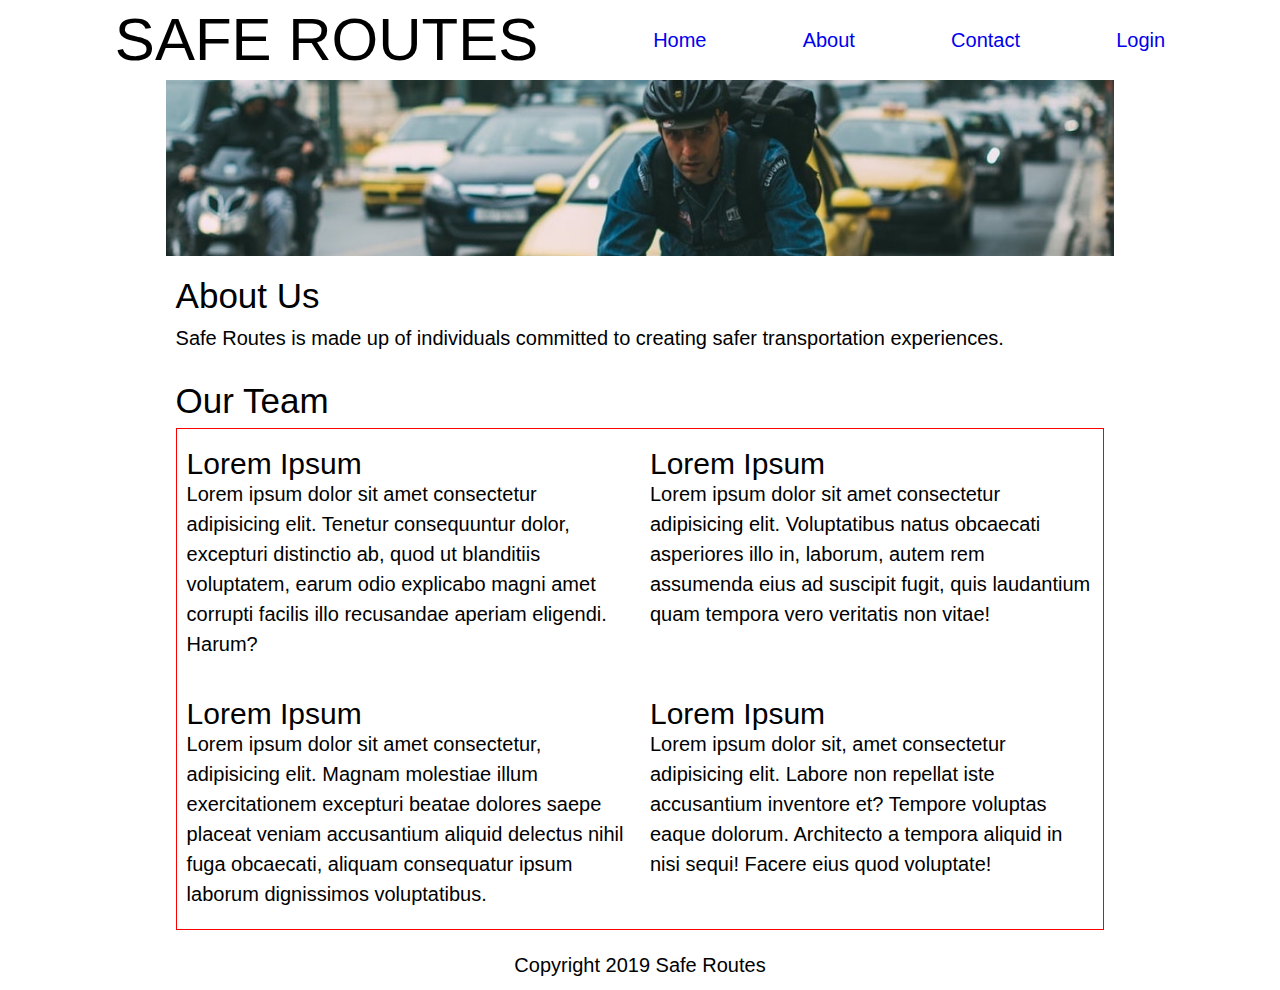
==== about.html @ 2feb86e8 "minor changes" ====
<!DOCTYPE html>
<html lang="en">

<head>
  <meta charset="UTF-8">
  <meta name="viewport" content="width=device-width, initial-scale=1.0">
  <meta http-equiv="X-UA-Compatible" content="ie=edge">
  <title>About Safe Routes</title>
  <link rel="stylesheet" href="https://use.typekit.net/rvq8yfn.css">
  <link rel="stylesheet" href="css/index.css">
</head>

<body>
  <header>
    <h1>SAFE ROUTES</h1>
    <nav class="navBar">
      <a href="index.html">Home</a>
      <a href="about.html">About</a>
      <a href="contact.html">Contact</a>
      <a href="https://safe-routes-bw.netlify.com/" class="login">Login</a>
    </nav>
  </header>

  <div class="container home">

    <section class="splash">
      <img src="images/citybiking.jpeg" alt="">
      <div class="splashText">
        <h2>About Us</h2>
        <p>Safe Routes is made up of individuals committed to creating safer transportation experiences.</p>
      </div>
    </section>
    <section class="aboutContent">
      <h2>Our Team</h2>
      <div class="boxes">
        <div class="aboutBox">
          <img src="images/iphone-nav.jpg" alt="">
          <h3>Lorem Ipsum</h3>
          <p>Lorem ipsum dolor sit amet consectetur adipisicing elit. Tenetur consequuntur dolor, excepturi distinctio
            ab, quod ut blanditiis voluptatem, earum odio explicabo magni amet corrupti facilis illo recusandae aperiam
            eligendi. Harum?</p>
        </div>
        <div class="aboutBox">
            <img src="images/iphone-nav.jpg" alt="">
          <h3>Lorem Ipsum</h3>
          <p>Lorem ipsum dolor sit amet consectetur adipisicing elit. Voluptatibus natus obcaecati asperiores illo in,
            laborum, autem rem assumenda eius ad suscipit fugit, quis laudantium quam tempora vero veritatis non vitae!
          </p>
        </div>
        <div class="aboutBox">
            <img src="images/iphone-nav.jpg" alt="">
          <h3>Lorem Ipsum</h3>
          <p>Lorem ipsum dolor sit amet consectetur, adipisicing elit. Magnam molestiae illum exercitationem excepturi
            beatae dolores saepe placeat veniam accusantium aliquid delectus nihil fuga obcaecati, aliquam consequatur
            ipsum laborum dignissimos voluptatibus.</p>
        </div>
        <div class="aboutBox">
            <img src="images/iphone-nav.jpg" alt="">
          <h3>Lorem Ipsum</h3>
          <p>Lorem ipsum dolor sit, amet consectetur adipisicing elit. Labore non repellat iste accusantium inventore
            et? Tempore voluptas eaque dolorum. Architecto a tempora aliquid in nisi sequi! Facere eius quod voluptate!
          </p>
        </div>
      </div>
    </section>

  </div> <!-- End .container -->
  <footer>
    <p>Copyright 2019 Safe Routes</p>
  </footer>
</body>

</html>
---- css/index.css ----
.desBor {
  border: 1px solid red;
}
/* http://meyerweb.com/eric/tools/css/reset/ 
   v2.0 | 20110126
   License: none (public domain)
*/
html,
body,
div,
span,
applet,
object,
iframe,
h1,
h2,
h3,
h4,
h5,
h6,
p,
blockquote,
pre,
a,
abbr,
acronym,
address,
big,
cite,
code,
del,
dfn,
em,
img,
ins,
kbd,
q,
s,
samp,
small,
strike,
strong,
sub,
sup,
tt,
var,
b,
u,
i,
center,
dl,
dt,
dd,
ol,
ul,
li,
fieldset,
form,
label,
legend,
table,
caption,
tbody,
tfoot,
thead,
tr,
th,
td,
article,
aside,
canvas,
details,
embed,
figure,
figcaption,
footer,
header,
hgroup,
menu,
nav,
output,
ruby,
section,
summary,
time,
mark,
audio,
video {
  margin: 0;
  padding: 0;
  border: 0;
  font-size: 100%;
  font: inherit;
  vertical-align: baseline;
}
/* HTML5 display-role reset for older browsers */
article,
aside,
details,
figcaption,
figure,
footer,
header,
hgroup,
menu,
nav,
section {
  display: block;
}
body {
  line-height: 1;
}
ol,
ul {
  list-style: none;
}
blockquote,
q {
  quotes: none;
}
blockquote:before,
blockquote:after,
q:before,
q:after {
  content: '';
  content: none;
}
table {
  border-collapse: collapse;
  border-spacing: 0;
}
* {
  box-sizing: border-box;
}
html {
  font-size: 62.5%;
}
html,
body {
  font-family: 'mr-eaves-modern', sans-serif;
  font-weight: 300;
  font-style: normal;
}
h1,
h2 {
  font-family: 'mr-eaves-xl-modern', sans-serif;
  font-weight: 200;
  font-style: normal;
}
h3,
h4,
h5 {
  font-family: 'mr-eaves-modern', sans-serif;
  font-weight: 300;
  font-style: normal;
}
h1 {
  font-size: 6rem;
}
h2 {
  font-size: 3.5rem;
  padding: 10px 0;
}
h3 {
  font-size: 3rem;
}
h4 {
  font-size: 2.5rem;
  padding-bottom: 10px;
}
p {
  line-height: 1.5;
  font-size: 2rem;
  padding-bottom: 10px;
}
img {
  max-width: 100%;
  height: auto;
}
.container {
  max-width: 1000px;
  width: 100%;
  margin: 0 auto;
}
a:visited {
  text-decoration: none;
  color: black;
}
a:hover {
  text-decoration: none;
  color: black;
}
a:focus {
  text-decoration: none;
  color: black;
}
a:hover,
a:active {
  text-decoration: none;
  color: black;
}
header {
  display: flex;
  align-items: center;
  justify-content: space-evenly;
  padding-bottom: 1rem;
  margin-top: 1rem;
}
@media screen and (max-width: 480px) {
  header {
    display: flex;
    flex-direction: column;
  }
  header h1 {
    font-size: 5rem;
    margin-bottom: 1rem;
  }
  header .navBar {
    display: flex;
    justify-content: space-evenly;
    width: 80%;
  }
  header .navBar a {
    font-size: 1.75rem;
  }
}
header nav {
  display: flex;
  justify-content: space-between;
  width: 40%;
  text-decoration: none;
}
header nav a {
  font-size: 2rem;
  text-decoration: none;
}
footer {
  text-align: center;
  font-size: 1.6rem;
  padding: 1rem 0 0 0;
}
.home {
  padding: 0 2%;
}
.home .splash .splashText {
  margin: 1rem;
}
.home .mainContent .information {
  display: flex;
  flex-wrap: wrap;
  justify-content: center;
}
.home .mainContent .information .textBox {
  display: flex;
  flex-direction: column;
  padding: 1rem;
  width: 30%;
}
@media screen and (max-width: 480px) {
  .home .mainContent .information .textBox {
    width: 80%;
  }
}
.home .mainContent .information .textBox h3 {
  margin-bottom: 1rem;
}
.home .mainContent .information .textBox img {
  align-self: center;
  margin-bottom: 1rem;
}
.aboutContent {
  margin: 1rem;
}
.aboutContent .boxes {
  border: 1px solid red;
  display: flex;
  flex-wrap: wrap;
  justify-content: center;
}
.aboutContent .boxes .aboutBox {
  display: flex;
  flex-direction: column;
  padding: 1rem;
  width: 50%;
}
@media screen and (max-width: 480px) {
  .aboutContent .boxes .aboutBox {
    width: 80%;
  }
}
.aboutContent .boxes .aboutBox img {
  align-self: center;
  margin-bottom: 1rem;
}
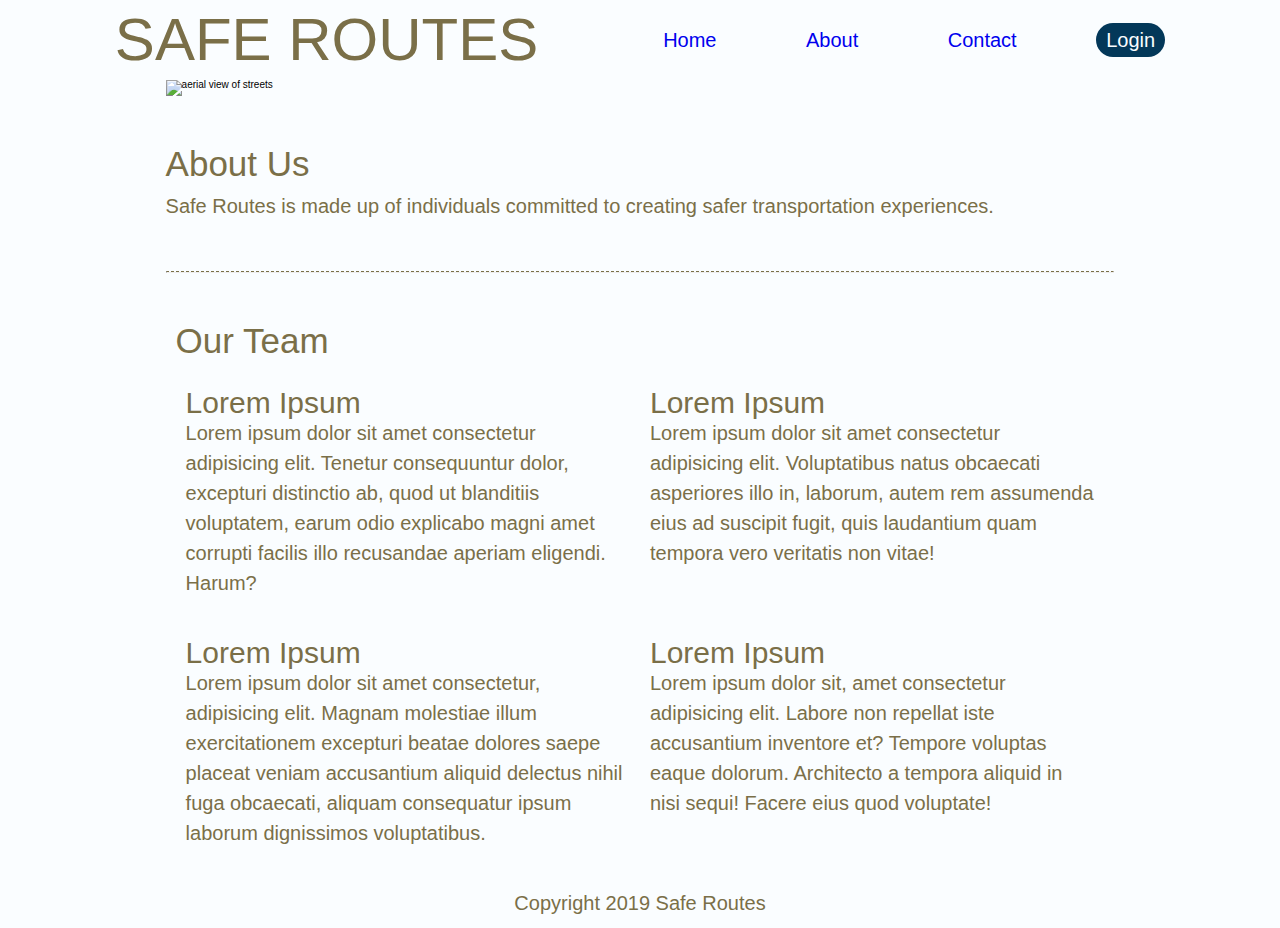
==== commit 0707132e: "styling complete" ====
--- a/about.html
+++ b/about.html
@@ -5,6 +5,7 @@
   <meta charset="UTF-8">
   <meta name="viewport" content="width=device-width, initial-scale=1.0">
   <meta http-equiv="X-UA-Compatible" content="ie=edge">
+  <script src="https://kit.fontawesome.com/91392b981d.js"></script>
   <title>About Safe Routes</title>
   <link rel="stylesheet" href="https://use.typekit.net/rvq8yfn.css">
   <link rel="stylesheet" href="css/index.css">
@@ -23,13 +24,14 @@
 
   <div class="container home">
 
-    <section class="splash">
-      <img src="images/citybiking.jpeg" alt="">
+    <section class="upper-Content">
+      <img src="images/aerial-view.jpg" alt="aerial view of streets">
       <div class="splashText">
         <h2>About Us</h2>
         <p>Safe Routes is made up of individuals committed to creating safer transportation experiences.</p>
       </div>
     </section>
+    <hr>
     <section class="aboutContent">
       <h2>Our Team</h2>
       <div class="boxes">
--- a/css/index.css
+++ b/css/index.css
@@ -140,12 +140,14 @@
   font-family: 'mr-eaves-modern', sans-serif;
   font-weight: 300;
   font-style: normal;
+  background-color: #fafdff;
 }
 h1,
 h2 {
   font-family: 'mr-eaves-xl-modern', sans-serif;
   font-weight: 200;
   font-style: normal;
+  color: #7A6F48;
 }
 h3,
 h4,
@@ -153,6 +155,7 @@
   font-family: 'mr-eaves-modern', sans-serif;
   font-weight: 300;
   font-style: normal;
+  color: #7A6F48;
 }
 h1 {
   font-size: 6rem;
@@ -160,6 +163,7 @@
 h2 {
   font-size: 3.5rem;
   padding: 10px 0;
+  color: #7A6F48;
 }
 h3 {
   font-size: 3rem;
@@ -172,6 +176,7 @@
   line-height: 1.5;
   font-size: 2rem;
   padding-bottom: 10px;
+  color: #7A6F48;
 }
 img {
   max-width: 100%;
@@ -184,20 +189,28 @@
 }
 a:visited {
   text-decoration: none;
-  color: black;
+  color: #7A6F48;
 }
 a:hover {
   text-decoration: none;
-  color: black;
+  color: #7A6F48;
 }
 a:focus {
   text-decoration: none;
-  color: black;
+  color: #7A6F48;
 }
 a:hover,
 a:active {
   text-decoration: none;
-  color: black;
+  color: #7A6F48;
+}
+hr {
+  border-top: 1px dashed #7A6F48;
+  margin-top: 4rem;
+  margin-bottom: 4rem;
+}
+i {
+  color: #033859;
 }
 header {
   display: flex;
@@ -212,18 +225,22 @@
     flex-direction: column;
   }
   header h1 {
-    font-size: 5rem;
     margin-bottom: 1rem;
   }
   header .navBar {
     display: flex;
     justify-content: space-evenly;
-    width: 80%;
+    width: 90%;
   }
   header .navBar a {
     font-size: 1.75rem;
   }
 }
+@media screen and (max-width: 768px) {
+  header h1 {
+    font-size: 4rem;
+  }
+}
 header nav {
   display: flex;
   justify-content: space-between;
@@ -233,33 +250,94 @@
 header nav a {
   font-size: 2rem;
   text-decoration: none;
+  padding: 0.66rem 1rem;
+}
+header nav .login {
+  color: #fafdff;
+  align-self: center;
+  background-color: #033859;
+  border-radius: 3rem;
 }
 footer {
   text-align: center;
-  font-size: 1.6rem;
+  font-family: 'mr-eaves-xl-modern', sans-serif;
+  font-weight: 100;
+  font-style: normal;
+  font-size: 1rem;
   padding: 1rem 0 0 0;
 }
 .home {
   padding: 0 2%;
 }
+.home .splash {
+  display: flex;
+  margin-top: 4rem;
+}
+@media screen and (max-width: 480px) {
+  .home .splash {
+    justify-content: center;
+  }
+}
+.home .splash img {
+  width: 60%;
+}
+@media screen and (max-width: 480px) {
+  .home .splash img {
+    display: none;
+  }
+}
 .home .splash .splashText {
+  border-left: 1px dashed #7A6F48;
+  padding-left: 4rem;
   margin: 1rem;
+}
+@media screen and (max-width: 480px) {
+  .home .splash .splashText {
+    padding: 0rem 2rem;
+    border-left: none;
+    margin: auto;
+  }
+}
+.home .splash .splashText .call {
+  font-family: sys-tt, sans-serif;
+  font-weight: 700;
+  font-style: normal;
+  line-height: 6rem;
+}
+@media screen and (max-width: 480px) {
+  .home .splash .splashText form {
+    display: flex;
+    flex-direction: column;
+    justify-content: center;
+  }
+}
+.home .splash .splashText .callBTN {
+  color: #fafdff;
+  align-self: center;
+  background-color: #033859;
+  border-radius: 3rem;
+  font-size: 2rem;
+  text-align: center;
+  padding: 1rem 2rem;
+}
+@media screen and (max-width: 480px) {
+  .home .splash .splashText .callBTN {
+    align-self: center;
+    margin: auto;
+  }
 }
 .home .mainContent .information {
   display: flex;
   flex-wrap: wrap;
   justify-content: center;
+  margin-top: 1rem;
 }
 .home .mainContent .information .textBox {
   display: flex;
   flex-direction: column;
+  justify-items: center;
   padding: 1rem;
   width: 30%;
-}
-@media screen and (max-width: 480px) {
-  .home .mainContent .information .textBox {
-    width: 80%;
-  }
 }
 .home .mainContent .information .textBox h3 {
   margin-bottom: 1rem;
@@ -268,11 +346,28 @@
   align-self: center;
   margin-bottom: 1rem;
 }
+.home .mainContent .information .textBox i {
+  padding: 2rem;
+  margin: auto;
+}
+@media screen and (max-width: 480px) {
+  .home .mainContent .information .textBox {
+    width: 80%;
+  }
+}
+@media screen and (max-width: 768px) {
+  .home .mainContent .information .textBox {
+    width: 90%;
+  }
+}
+.home .splashText {
+  margin-top: 4rem;
+}
 .aboutContent {
   margin: 1rem;
+  margin-top: 4rem;
 }
 .aboutContent .boxes {
-  border: 1px solid red;
   display: flex;
   flex-wrap: wrap;
   justify-content: center;
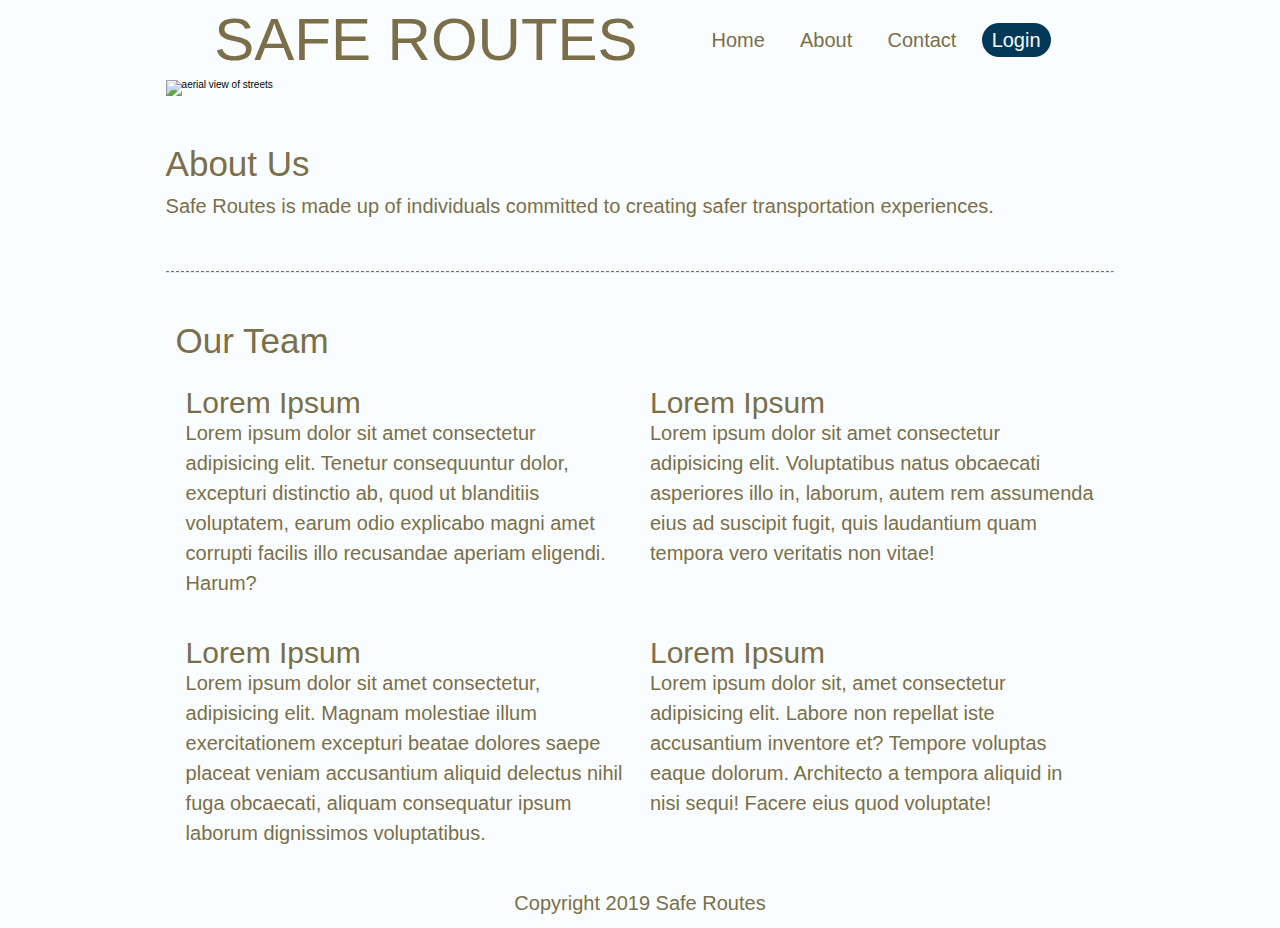
==== commit fe9a73f9: "merge error correction" ====
--- a/about.html
+++ b/about.html
@@ -8,10 +8,11 @@
   <script src="https://kit.fontawesome.com/91392b981d.js"></script>
   <title>About Safe Routes</title>
   <link rel="stylesheet" href="https://use.typekit.net/rvq8yfn.css">
-  <link rel="stylesheet" href="css/index.css">
+  <link rel="stylesheet" href="/css/index.css">
 </head>
 
 <body>
+  <div class="container home">
   <header>
     <h1>SAFE ROUTES</h1>
     <nav class="navBar">
@@ -22,7 +23,6 @@
     </nav>
   </header>
 
-  <div class="container home">
 
     <section class="upper-Content">
       <img src="images/aerial-view.jpg" alt="aerial view of streets">
--- a/css/index.css
+++ b/css/index.css
@@ -187,22 +187,8 @@
   width: 100%;
   margin: 0 auto;
 }
-a:visited {
+a {
   text-decoration: none;
-  color: #7A6F48;
-}
-a:hover {
-  text-decoration: none;
-  color: #7A6F48;
-}
-a:focus {
-  text-decoration: none;
-  color: #7A6F48;
-}
-a:hover,
-a:active {
-  text-decoration: none;
-  color: #7A6F48;
 }
 hr {
   border-top: 1px dashed #7A6F48;
@@ -219,7 +205,16 @@
   padding-bottom: 1rem;
   margin-top: 1rem;
 }
-@media screen and (max-width: 480px) {
+header .navBar {
+  display: flex;
+  justify-content: space-evenly;
+}
+header .navBar a {
+  text-decoration: none!important;
+  font-size: 2rem;
+  color: #7A6F48;
+}
+@media screen and (max-width: 500px) {
   header {
     display: flex;
     flex-direction: column;
@@ -227,29 +222,24 @@
   header h1 {
     margin-bottom: 1rem;
   }
-  header .navBar {
-    display: flex;
-    justify-content: space-evenly;
-    width: 90%;
-  }
-  header .navBar a {
-    font-size: 1.75rem;
-  }
 }
 @media screen and (max-width: 768px) {
   header h1 {
-    font-size: 4rem;
+    font-size: 4.5rem;
   }
 }
 header nav {
   display: flex;
   justify-content: space-between;
   width: 40%;
-  text-decoration: none;
+}
+@media screen and (max-width: 500px) {
+  header nav {
+    width: 80%;
+  }
 }
 header nav a {
-  font-size: 2rem;
-  text-decoration: none;
+  font-size: 2.25rem;
   padding: 0.66rem 1rem;
 }
 header nav .login {
@@ -273,7 +263,7 @@
   display: flex;
   margin-top: 4rem;
 }
-@media screen and (max-width: 480px) {
+@media screen and (max-width: 500px) {
   .home .splash {
     justify-content: center;
   }
@@ -281,7 +271,7 @@
 .home .splash img {
   width: 60%;
 }
-@media screen and (max-width: 480px) {
+@media screen and (max-width: 500px) {
   .home .splash img {
     display: none;
   }
@@ -291,7 +281,7 @@
   padding-left: 4rem;
   margin: 1rem;
 }
-@media screen and (max-width: 480px) {
+@media screen and (max-width: 500px) {
   .home .splash .splashText {
     padding: 0rem 2rem;
     border-left: none;
@@ -304,7 +294,7 @@
   font-style: normal;
   line-height: 6rem;
 }
-@media screen and (max-width: 480px) {
+@media screen and (max-width: 500px) {
   .home .splash .splashText form {
     display: flex;
     flex-direction: column;
@@ -320,7 +310,7 @@
   text-align: center;
   padding: 1rem 2rem;
 }
-@media screen and (max-width: 480px) {
+@media screen and (max-width: 500px) {
   .home .splash .splashText .callBTN {
     align-self: center;
     margin: auto;
@@ -350,7 +340,7 @@
   padding: 2rem;
   margin: auto;
 }
-@media screen and (max-width: 480px) {
+@media screen and (max-width: 500px) {
   .home .mainContent .information .textBox {
     width: 80%;
   }
@@ -378,7 +368,7 @@
   padding: 1rem;
   width: 50%;
 }
-@media screen and (max-width: 480px) {
+@media screen and (max-width: 500px) {
   .aboutContent .boxes .aboutBox {
     width: 80%;
   }
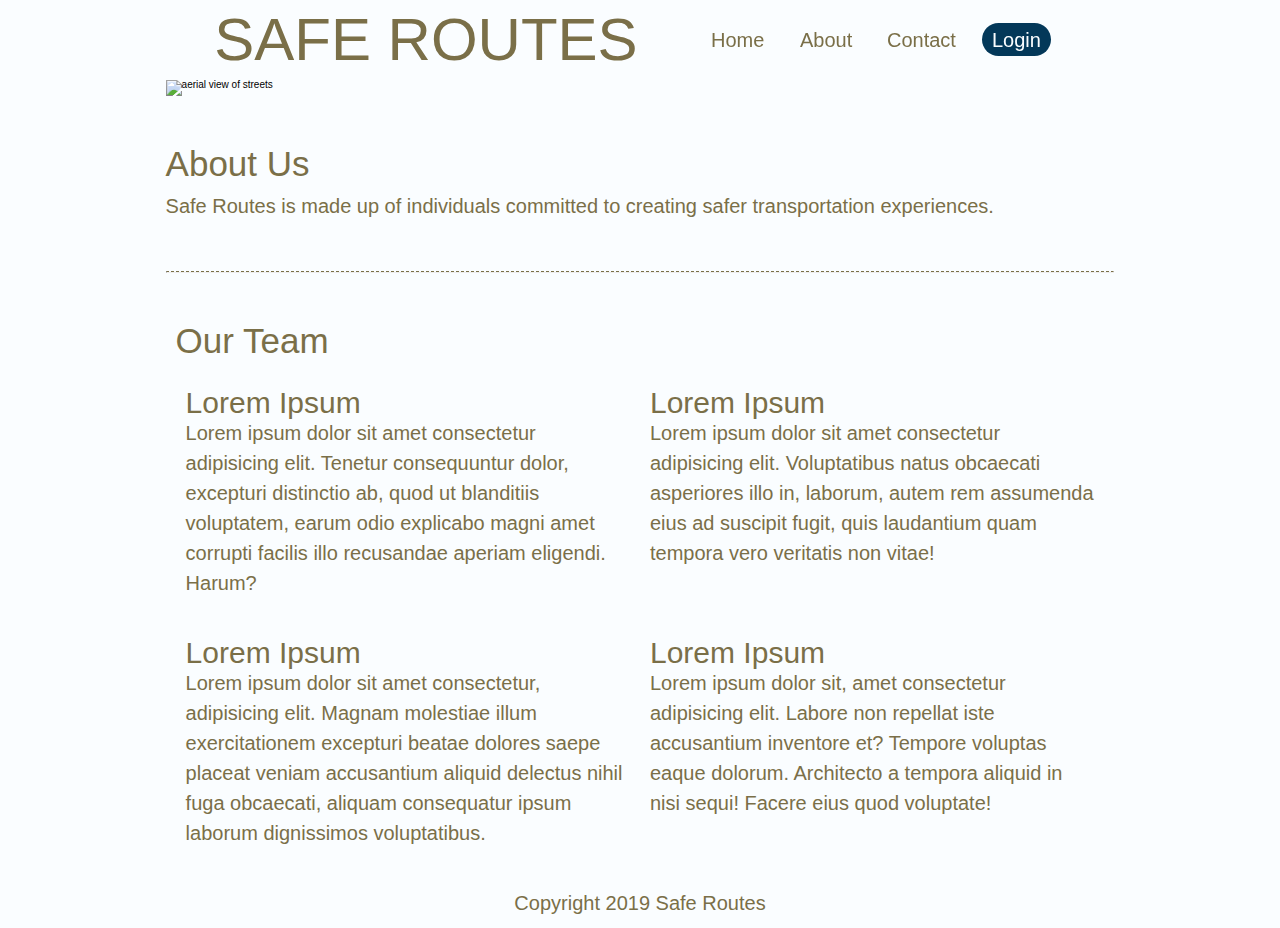
==== commit b828463c: "finalized nav animations using Hover.css" ====
--- a/about.html
+++ b/about.html
@@ -8,7 +8,7 @@
   <script src="https://kit.fontawesome.com/91392b981d.js"></script>
   <title>About Safe Routes</title>
   <link rel="stylesheet" href="https://use.typekit.net/rvq8yfn.css">
-  <link rel="stylesheet" href="/css/index.css">
+  <link rel="stylesheet" href="css/index.css">
 </head>
 
 <body>
@@ -16,10 +16,10 @@
   <header>
     <h1>SAFE ROUTES</h1>
     <nav class="navBar">
-      <a href="index.html">Home</a>
-      <a href="about.html">About</a>
-      <a href="contact.html">Contact</a>
-      <a href="https://safe-routes-bw.netlify.com/" class="login">Login</a>
+      <a href="index.html" class="hvr-foward">Home</a>
+      <a href="about.html" class="hvr-foward">About</a>
+      <a href="contact.html" class="hvr-foward">Contact</a>
+      <a href="https://safe-routes-bw.netlify.com/" class="hvr-forward login">Login</a>
     </nav>
   </header>
 
--- a/css/index.css
+++ b/css/index.css
@@ -1,6 +1,7 @@
 .desBor {
   border: 1px solid red;
 }
+/* Forward */
 /* http://meyerweb.com/eric/tools/css/reset/ 
    v2.0 | 20110126
    License: none (public domain)
@@ -213,6 +214,21 @@
   text-decoration: none!important;
   font-size: 2rem;
   color: #7A6F48;
+  display: inline-block;
+  vertical-align: middle;
+  -webkit-transform: perspective(1px) translateZ(0);
+  transform: perspective(1px) translateZ(0);
+  box-shadow: 0 0 1px rgba(0, 0, 0, 0);
+  -webkit-transition-duration: 0.3s;
+  transition-duration: 0.3s;
+  -webkit-transition-property: transform;
+  transition-property: transform;
+}
+header .navBar a:hover,
+header .navBar a:focus,
+header .navBar a:active {
+  -webkit-transform: translateX(8px);
+  transform: translateX(8px);
 }
 @media screen and (max-width: 500px) {
   header {
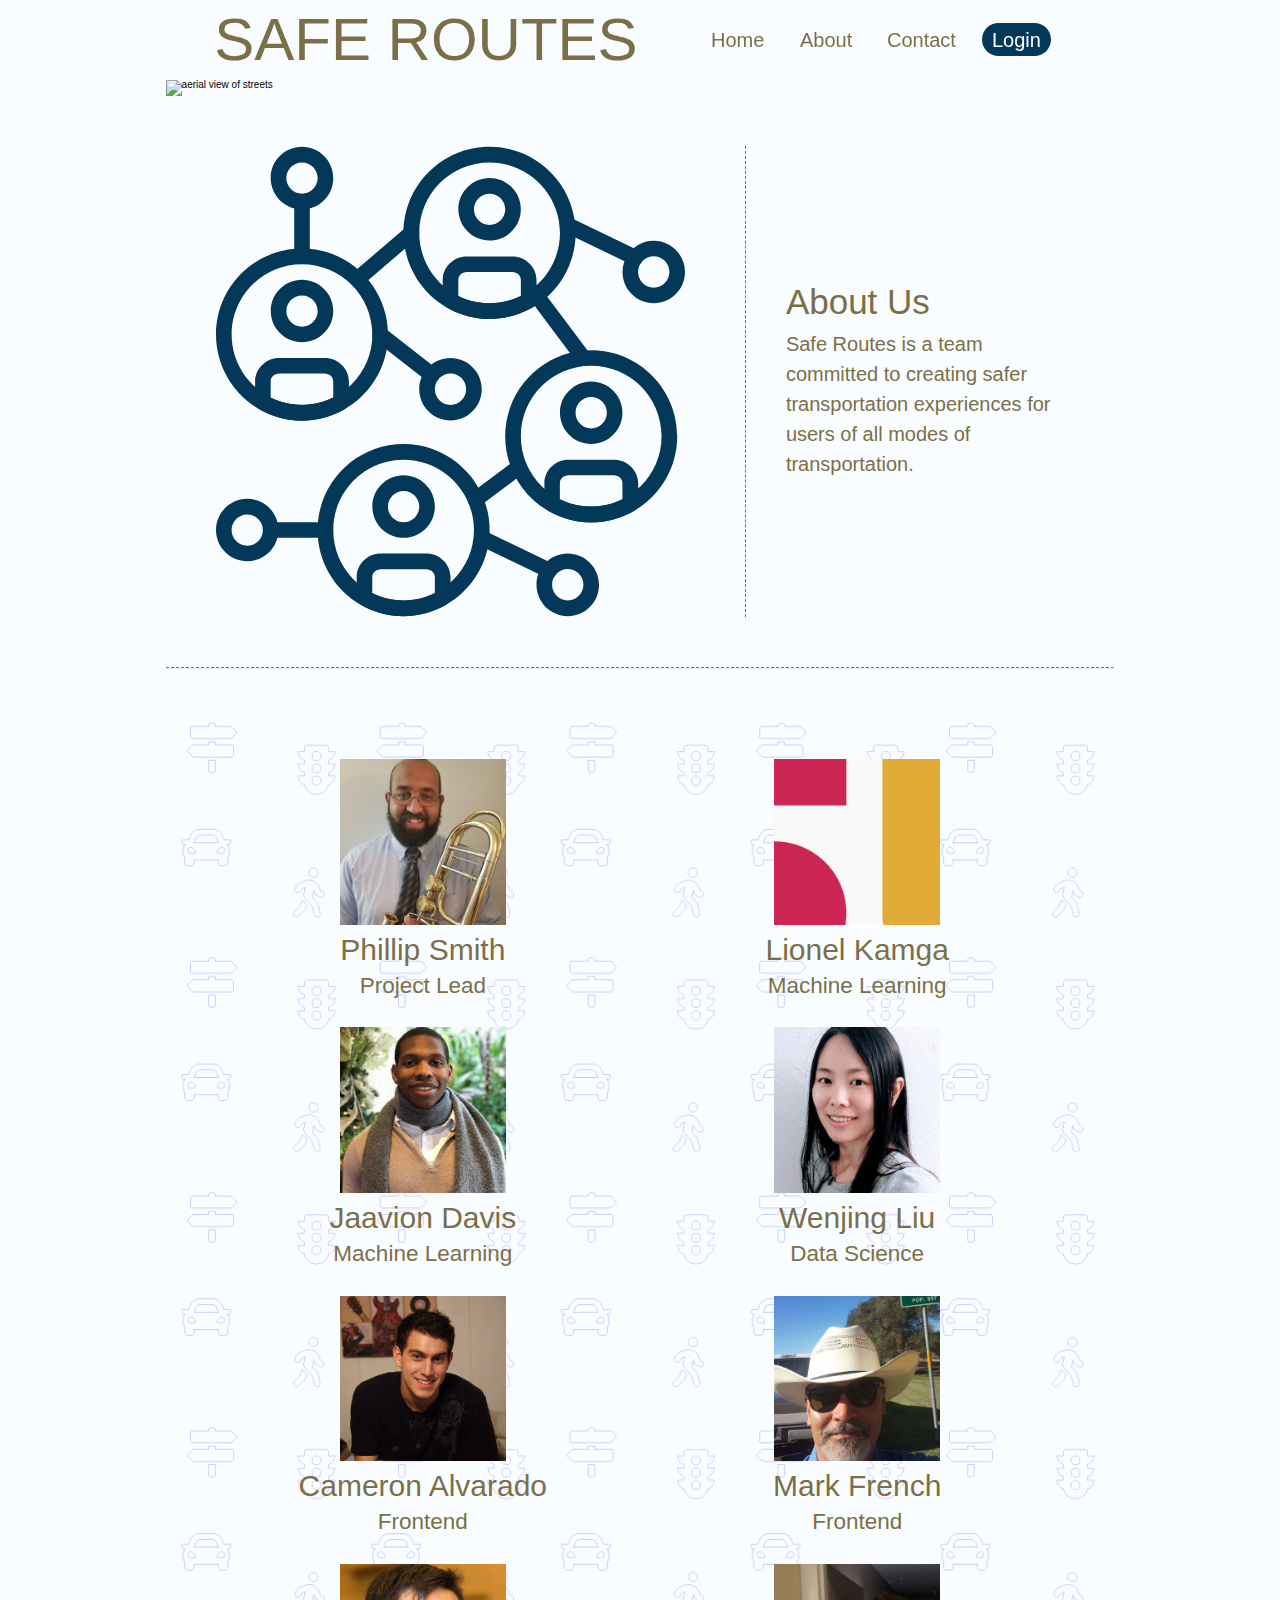
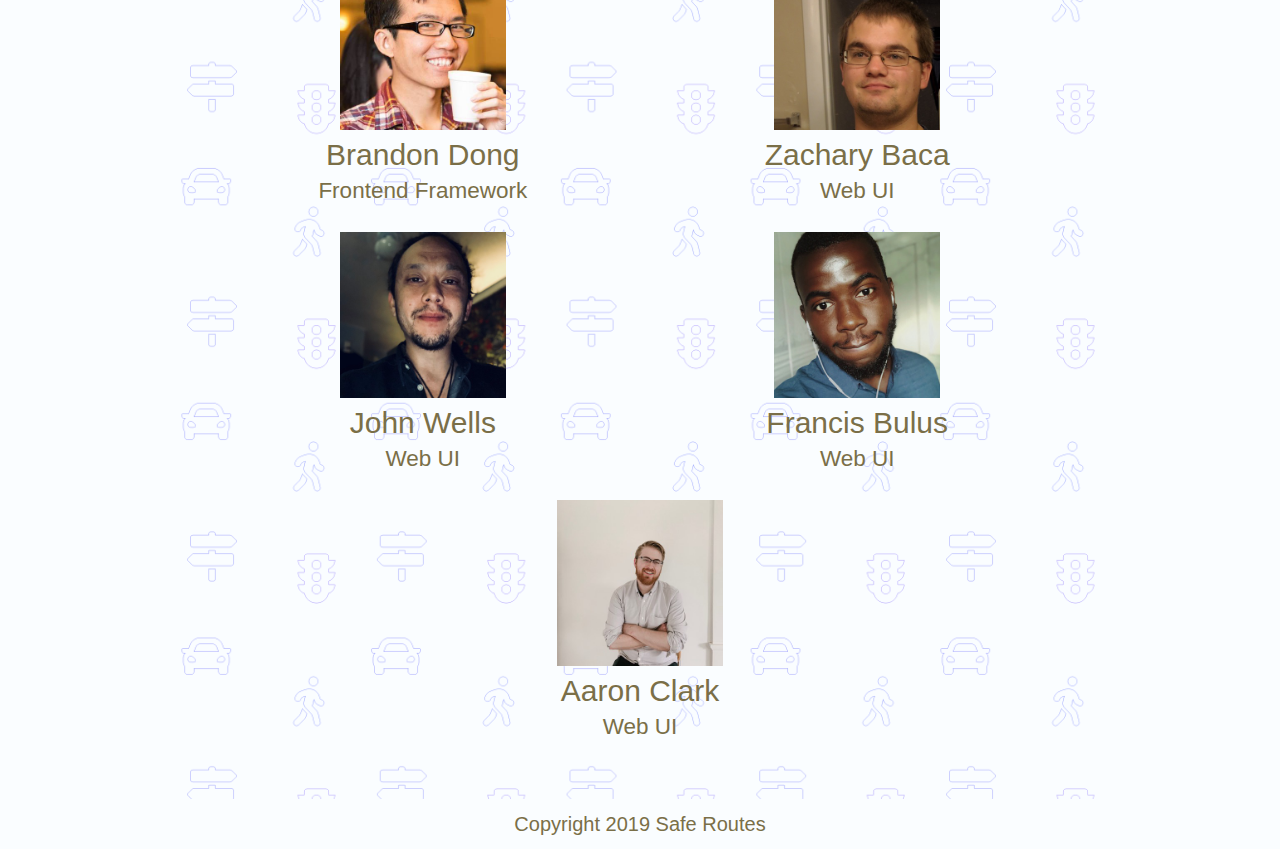
==== commit c6df5d47: "content added, bg pattern added for about page" ====
--- a/about.html
+++ b/about.html
@@ -5,6 +5,7 @@
   <meta charset="UTF-8">
   <meta name="viewport" content="width=device-width, initial-scale=1.0">
   <meta http-equiv="X-UA-Compatible" content="ie=edge">
+  <link rel="shortcut icon" href="images/icon.png">
   <script src="https://kit.fontawesome.com/91392b981d.js"></script>
   <title>About Safe Routes</title>
   <link rel="stylesheet" href="https://use.typekit.net/rvq8yfn.css">
@@ -13,57 +14,83 @@
 
 <body>
   <div class="container home">
-  <header>
-    <h1>SAFE ROUTES</h1>
-    <nav class="navBar">
-      <a href="index.html" class="hvr-foward">Home</a>
-      <a href="about.html" class="hvr-foward">About</a>
-      <a href="contact.html" class="hvr-foward">Contact</a>
-      <a href="https://safe-routes-bw.netlify.com/" class="hvr-forward login">Login</a>
-    </nav>
-  </header>
+    <header>
+      <h1>SAFE ROUTES</h1>
+      <nav class="navBar">
+        <a href="index.html" class="hvr-foward">Home</a>
+        <a href="about.html" class="hvr-foward">About</a>
+        <a href="contact.html" class="hvr-foward">Contact</a>
+        <a href="https://safe-routes-bw.netlify.com/" class="hvr-forward login">Login</a>
+      </nav>
+    </header>
 
-
-    <section class="upper-Content">
-      <img src="images/aerial-view.jpg" alt="aerial view of streets">
+    <img src="images/aerial-view.jpg" alt="aerial view of streets">
+    <section class="aboutSplash">
+      <img src="images/team.svg" alt="team" class="aboutSVG">
       <div class="splashText">
         <h2>About Us</h2>
-        <p>Safe Routes is made up of individuals committed to creating safer transportation experiences.</p>
+        <p>Safe Routes is a team committed to creating safer transportation experiences for users of all modes of
+          transportation.</p>
       </div>
     </section>
     <hr>
     <section class="aboutContent">
-      <h2>Our Team</h2>
       <div class="boxes">
         <div class="aboutBox">
-          <img src="images/iphone-nav.jpg" alt="">
-          <h3>Lorem Ipsum</h3>
-          <p>Lorem ipsum dolor sit amet consectetur adipisicing elit. Tenetur consequuntur dolor, excepturi distinctio
-            ab, quod ut blanditiis voluptatem, earum odio explicabo magni amet corrupti facilis illo recusandae aperiam
-            eligendi. Harum?</p>
+          <img src="images/team/phillip.jpg" alt="phillip">
+          <h3>Phillip Smith</h3>
+          <h4>Project Lead</h4>
         </div>
         <div class="aboutBox">
-            <img src="images/iphone-nav.jpg" alt="">
-          <h3>Lorem Ipsum</h3>
-          <p>Lorem ipsum dolor sit amet consectetur adipisicing elit. Voluptatibus natus obcaecati asperiores illo in,
-            laborum, autem rem assumenda eius ad suscipit fugit, quis laudantium quam tempora vero veritatis non vitae!
-          </p>
+          <img src="images/team/lionel.jpg" alt="lionel">
+          <h3>Lionel Kamga</h3>
+          <h4>Machine Learning</h4>
         </div>
         <div class="aboutBox">
-            <img src="images/iphone-nav.jpg" alt="">
-          <h3>Lorem Ipsum</h3>
-          <p>Lorem ipsum dolor sit amet consectetur, adipisicing elit. Magnam molestiae illum exercitationem excepturi
-            beatae dolores saepe placeat veniam accusantium aliquid delectus nihil fuga obcaecati, aliquam consequatur
-            ipsum laborum dignissimos voluptatibus.</p>
+          <img src="images/team/jaavion.jpg" alt="jaavion">
+          <h3>Jaavion Davis</h3>
+          <h4>Machine Learning</h4>
         </div>
         <div class="aboutBox">
-            <img src="images/iphone-nav.jpg" alt="">
-          <h3>Lorem Ipsum</h3>
-          <p>Lorem ipsum dolor sit, amet consectetur adipisicing elit. Labore non repellat iste accusantium inventore
-            et? Tempore voluptas eaque dolorum. Architecto a tempora aliquid in nisi sequi! Facere eius quod voluptate!
-          </p>
+          <img src="images/team/wenjing.jpg" alt="wenjing">
+          <h3>Wenjing Liu</h3>
+          <h4>Data Science</h4>
         </div>
-      </div>
+        <div class="aboutBox">
+          <img src="images/team/cameron.jpg" alt="cameron">
+          <h3>Cameron Alvarado</h3>
+          <h4>Frontend</h4>
+        </div>
+        <div class="aboutBox">
+          <img src="images/team/mark.jpg" alt="mark">
+          <h3>Mark French</h3>
+          <h4>Frontend</h4>
+        </div>
+        <div class="aboutBox">
+          <img src="images/team/brandon.jpg" alt="brandon">
+          <h3>Brandon Dong</h3>
+          <h4>Frontend Framework</h4>
+        </div>
+        <div class="aboutBox">
+          <img src="images/team/zachary.jpg" alt="zachary">
+          <h3>Zachary Baca</h3>
+          <h4>Web UI</h4>
+        </div>
+        <div class="aboutBox">
+          <img src="images/team/john.jpg" alt="john">
+          <h3>John Wells</h3>
+          <h4>Web UI</h4>
+        </div>
+        <div class="aboutBox">
+          <img src="images/team/francis.jpg" alt="francis">
+          <h3>Francis Bulus</h3>
+          <h4>Web UI</h4>
+        </div>
+        <div class="aboutBox">
+          <img src="images/team/aaron.jpg" alt="aaron">
+          <h3>Aaron Clark</h3>
+          <h4>Web UI</h4>
+        </div>
     </section>
 
   </div> <!-- End .container -->
--- a/css/index.css
+++ b/css/index.css
@@ -168,9 +168,10 @@
 }
 h3 {
   font-size: 3rem;
+  margin-bottom: 1rem;
 }
 h4 {
-  font-size: 2.5rem;
+  font-size: 2.25rem;
   padding-bottom: 10px;
 }
 p {
@@ -284,11 +285,11 @@
     justify-content: center;
   }
 }
-.home .splash img {
+.home .splash .homeSVG {
   width: 60%;
 }
 @media screen and (max-width: 500px) {
-  .home .splash img {
+  .home .splash .homeSVG {
     display: none;
   }
 }
@@ -337,24 +338,24 @@
   flex-wrap: wrap;
   justify-content: center;
   margin-top: 1rem;
+  flex-basis: 10vh;
 }
 .home .mainContent .information .textBox {
   display: flex;
   flex-direction: column;
   justify-items: center;
+  align-content: flex-start;
   padding: 1rem;
-  width: 30%;
-}
-.home .mainContent .information .textBox h3 {
-  margin-bottom: 1rem;
+  width: 33%;
 }
 .home .mainContent .information .textBox img {
   align-self: center;
+  margin-top: auto;
   margin-bottom: 1rem;
 }
 .home .mainContent .information .textBox i {
   padding: 2rem;
-  margin: auto;
+  margin: 1rem auto;
 }
 @media screen and (max-width: 500px) {
   .home .mainContent .information .textBox {
@@ -366,12 +367,42 @@
     width: 90%;
   }
 }
-.home .splashText {
+.home .aboutSplash {
+  display: flex;
+  justify-content: space-between;
   margin-top: 4rem;
 }
+.home .aboutSplash .aboutSVG {
+  width: 60%;
+  padding: 1rem 5rem;
+}
+@media screen and (max-width: 500px) {
+  .home .aboutSplash .aboutSVG {
+    display: none;
+  }
+}
+@media screen and (max-width: 500px) {
+  .home .aboutSplash {
+    justify-content: center;
+  }
+}
+.home .aboutSplash .splashText {
+  border-left: 1px dashed #7A6F48;
+  padding-left: 4rem;
+  margin: 1rem;
+  padding: 10vw 4rem;
+}
+@media screen and (max-width: 500px) {
+  .home .aboutSplash .splashText {
+    padding: 0rem 2rem;
+    border-left: none;
+    margin: auto;
+  }
+}
 .aboutContent {
-  margin: 1rem;
-  margin-top: 4rem;
+  background-image: url("../images/pattern.png");
+  background-size: 20%;
+  padding: 4rem;
 }
 .aboutContent .boxes {
   display: flex;
@@ -381,6 +412,7 @@
 .aboutContent .boxes .aboutBox {
   display: flex;
   flex-direction: column;
+  align-items: center;
   padding: 1rem;
   width: 50%;
 }
@@ -389,7 +421,13 @@
     width: 80%;
   }
 }
+@media screen and (max-width: 768px) {
+  .aboutContent .boxes .aboutBox {
+    width: 90%;
+  }
+}
 .aboutContent .boxes .aboutBox img {
+  width: 40%;
   align-self: center;
   margin-bottom: 1rem;
 }
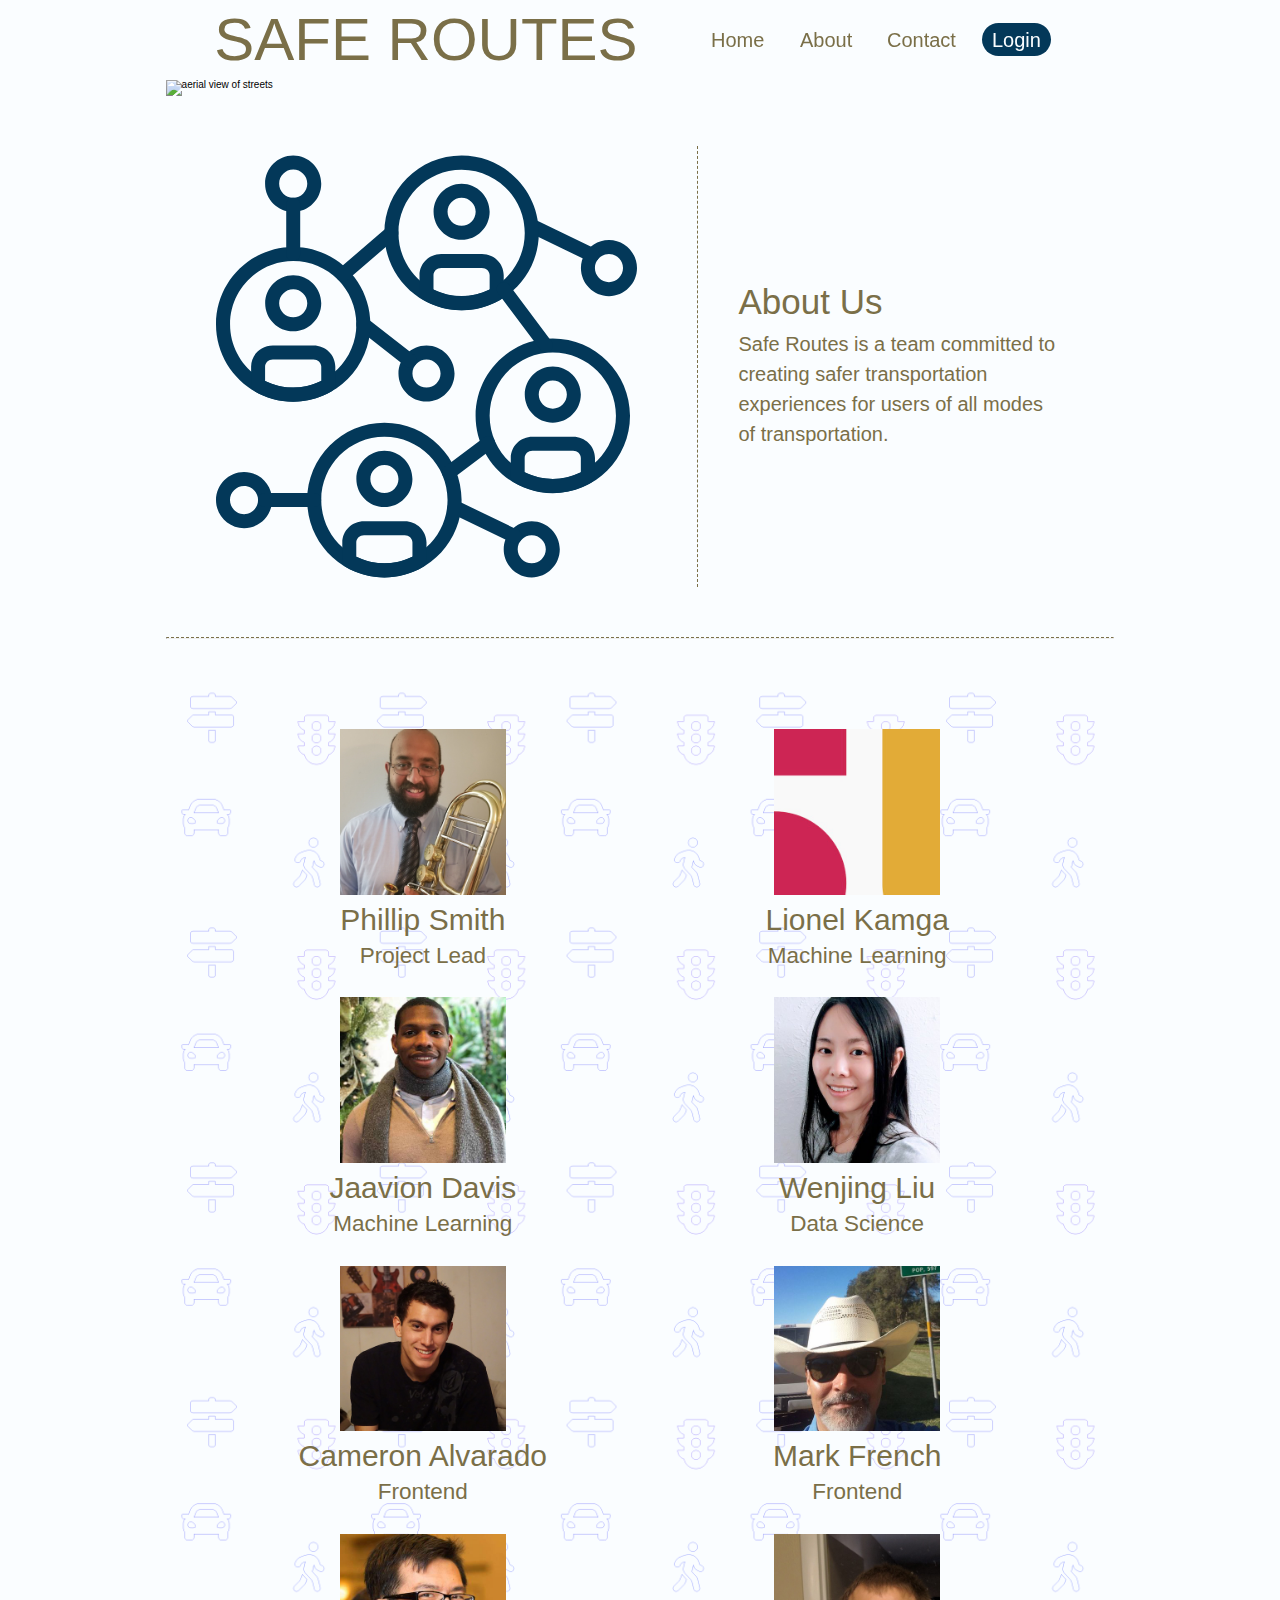
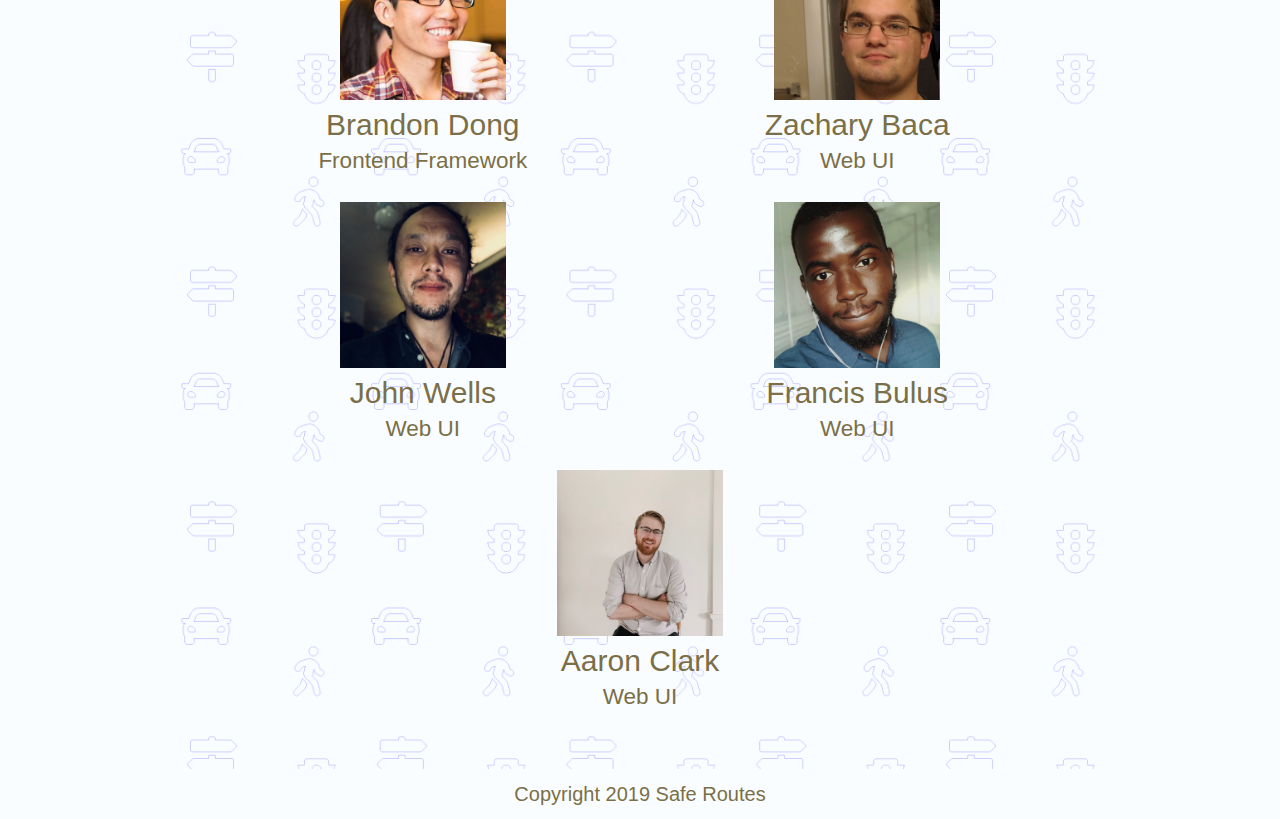
==== commit 56cbc3eb: "Merge pull request #12 from Build-Week-Safe-Routes/content-additions" ====
--- a/about.html
+++ b/about.html
@@ -14,15 +14,15 @@
 
 <body>
   <div class="container home">
-    <header>
-      <h1>SAFE ROUTES</h1>
-      <nav class="navBar">
-        <a href="index.html" class="hvr-foward">Home</a>
-        <a href="about.html" class="hvr-foward">About</a>
-        <a href="contact.html" class="hvr-foward">Contact</a>
-        <a href="https://safe-routes-bw.netlify.com/" class="hvr-forward login">Login</a>
-      </nav>
-    </header>
+      <header>
+          <h1>SAFE ROUTES</h1>
+          <nav class="navBar">
+            <a href="/index.html" class="hvr-foward">Home</a>
+            <a href="/about.html" class="hvr-foward">About</a>
+            <a href="/contact.html" class="hvr-foward">Contact</a>
+            <a href="https://safe-routes-bw.netlify.com/" class="hvr-forward login">Login</a>
+          </nav>
+        </header>
 
     <img src="images/aerial-view.jpg" alt="aerial view of streets">
     <section class="aboutSplash">
--- a/css/index.css
+++ b/css/index.css
@@ -373,7 +373,7 @@
   margin-top: 4rem;
 }
 .home .aboutSplash .aboutSVG {
-  width: 60%;
+  width: 55%;
   padding: 1rem 5rem;
 }
 @media screen and (max-width: 500px) {
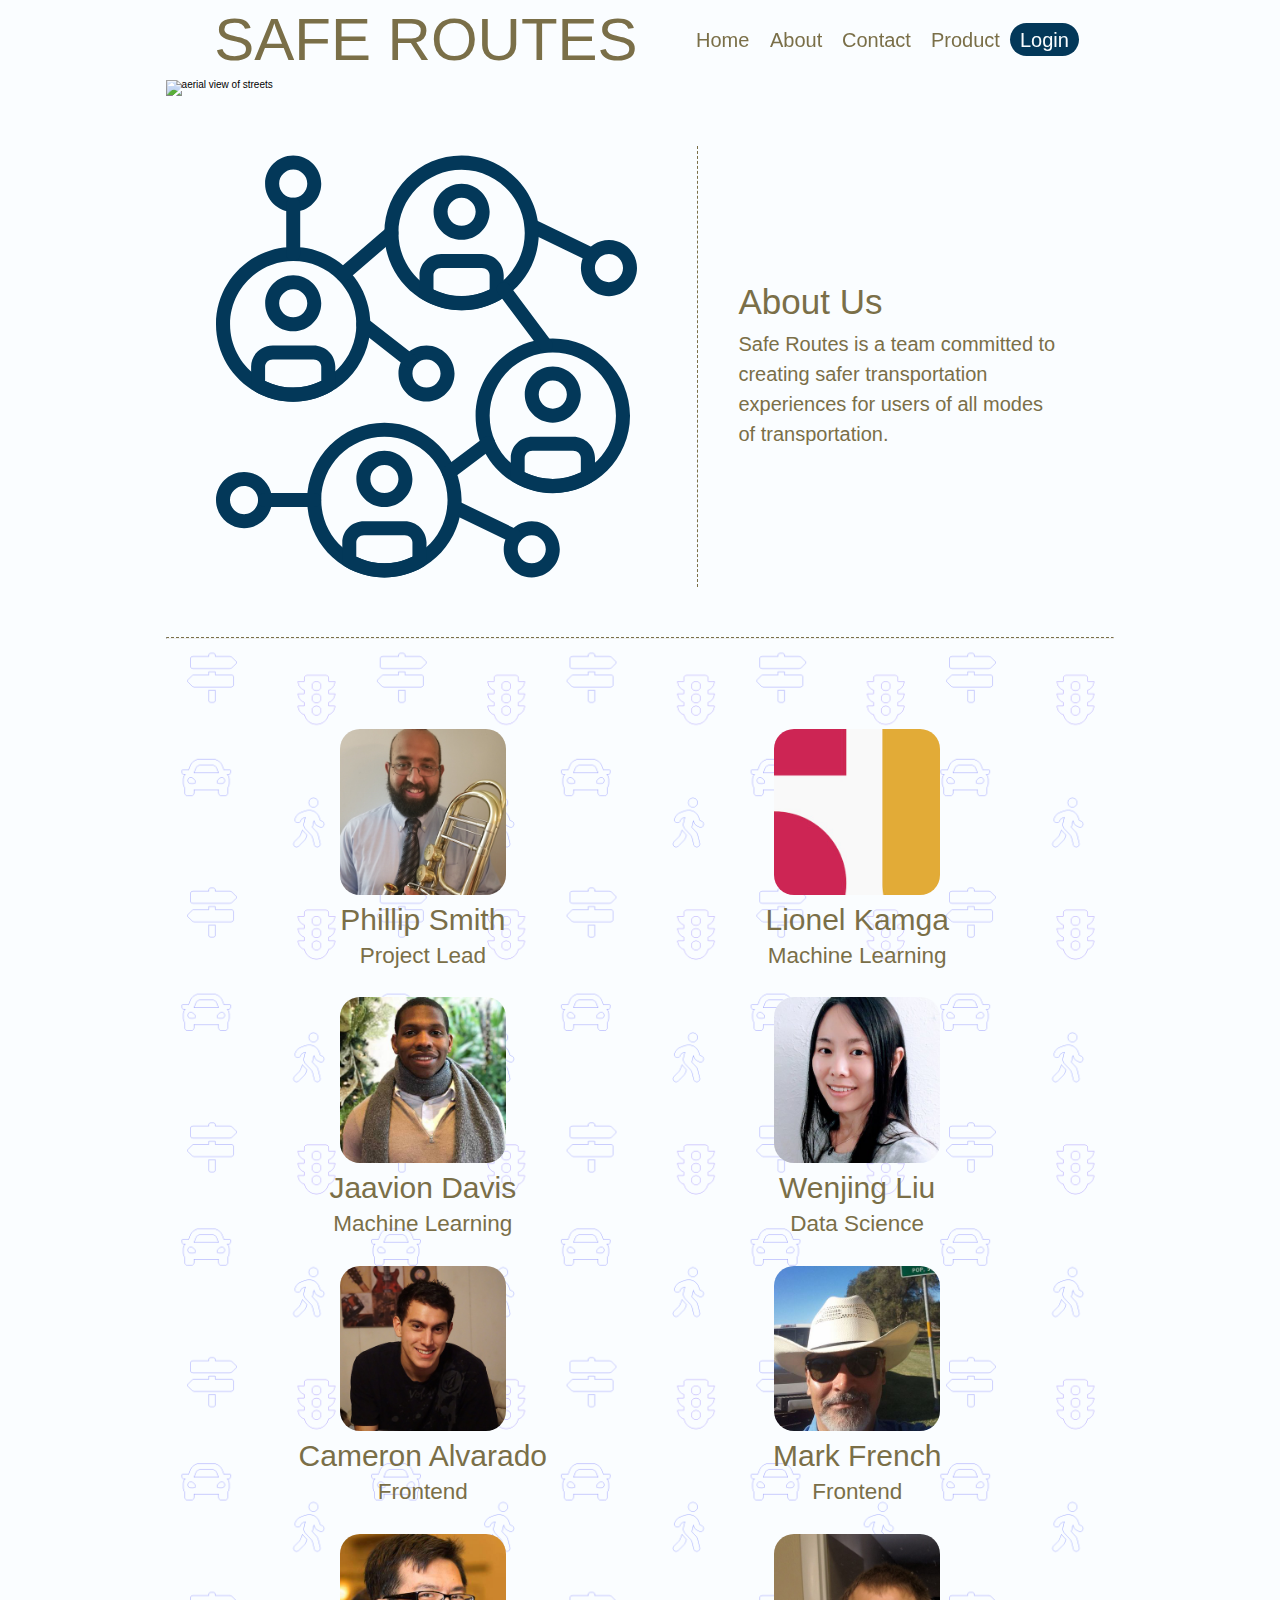
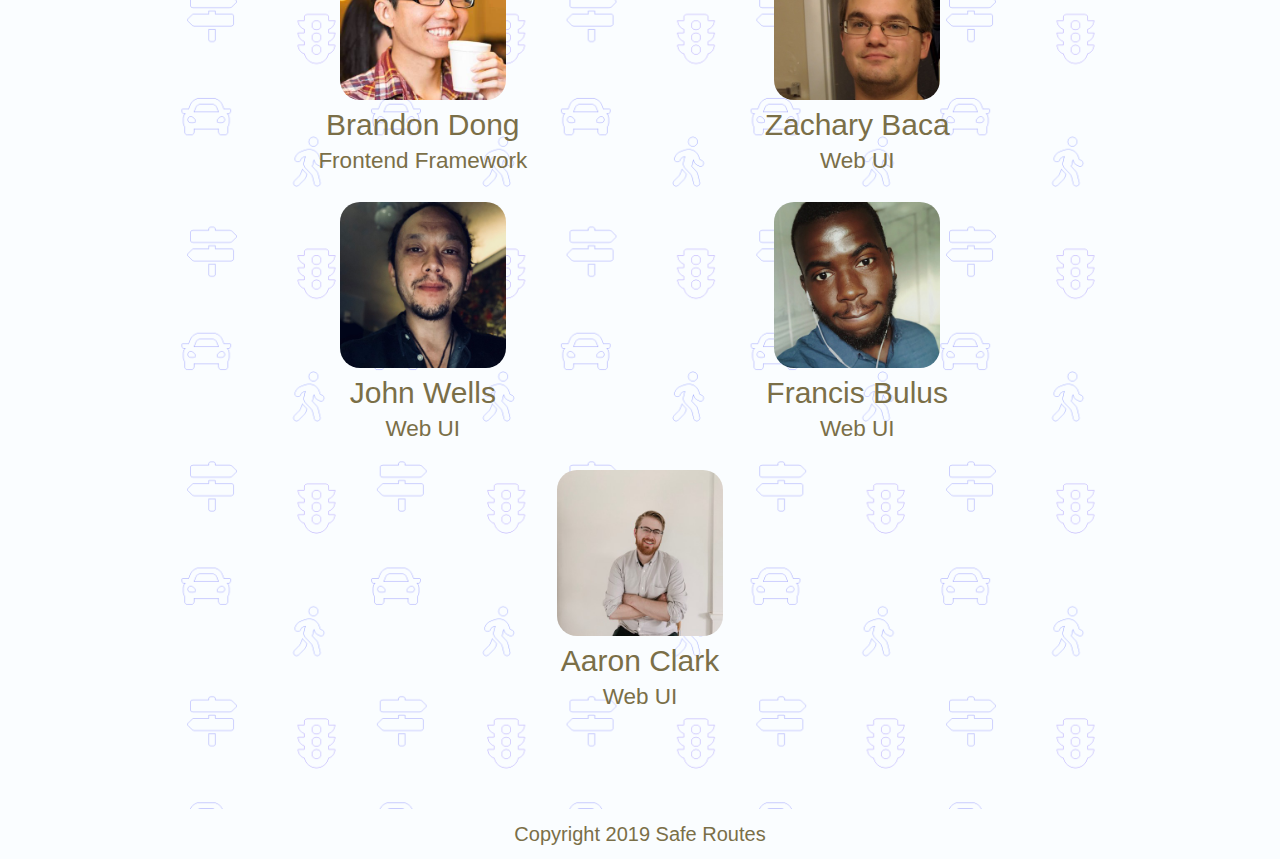
==== commit 194c8dd1: "added product link to about page" ====
--- a/about.html
+++ b/about.html
@@ -17,9 +17,10 @@
       <header>
           <h1>SAFE ROUTES</h1>
           <nav class="navBar">
-            <a href="/index.html" class="hvr-foward">Home</a>
-            <a href="/about.html" class="hvr-foward">About</a>
-            <a href="/contact.html" class="hvr-foward">Contact</a>
+            <a href="index.html" class="hvr-foward">Home</a>
+            <a href="about.html" class="hvr-foward">About</a>
+            <a href="contact.html" class="hvr-foward">Contact</a>
+            <a href="product.html" class="hvr-foward">Product</a>
             <a href="https://safe-routes-bw.netlify.com/" class="hvr-forward login">Login</a>
           </nav>
         </header>
--- a/css/index.css
+++ b/css/index.css
@@ -351,11 +351,15 @@
 .home .mainContent .information .textBox img {
   align-self: center;
   margin-top: auto;
-  margin-bottom: 1rem;
+  margin-bottom: 2rem;
+  border-radius: 2rem;
 }
 .home .mainContent .information .textBox i {
   padding: 2rem;
   margin: 1rem auto;
+}
+.home .mainContent .information .textBox p {
+  margin-bottom: 2rem;
 }
 @media screen and (max-width: 500px) {
   .home .mainContent .information .textBox {
@@ -402,7 +406,8 @@
 .aboutContent {
   background-image: url("../images/pattern.png");
   background-size: 20%;
-  padding: 4rem;
+  margin-top: -4rem;
+  padding: 8rem 4rem;
 }
 .aboutContent .boxes {
   display: flex;
@@ -429,5 +434,31 @@
 .aboutContent .boxes .aboutBox img {
   width: 40%;
   align-self: center;
+  border-radius: 2rem;
   margin-bottom: 1rem;
 }
+.contactImage {
+  width: 100%;
+  height: 200px;
+}
+.infoForm {
+  display: flex;
+  flex-direction: column;
+}
+.form-class {
+  width: 800px;
+  height: 260px;
+  margin-top: 20px;
+  border: 2px solid green;
+}
+.form-class button {
+  background-color: green;
+  color: white;
+}
+.productImage {
+  height: 200px;
+  width: 100%;
+}
+.devImageClass {
+  margin-left: 200px;
+}
